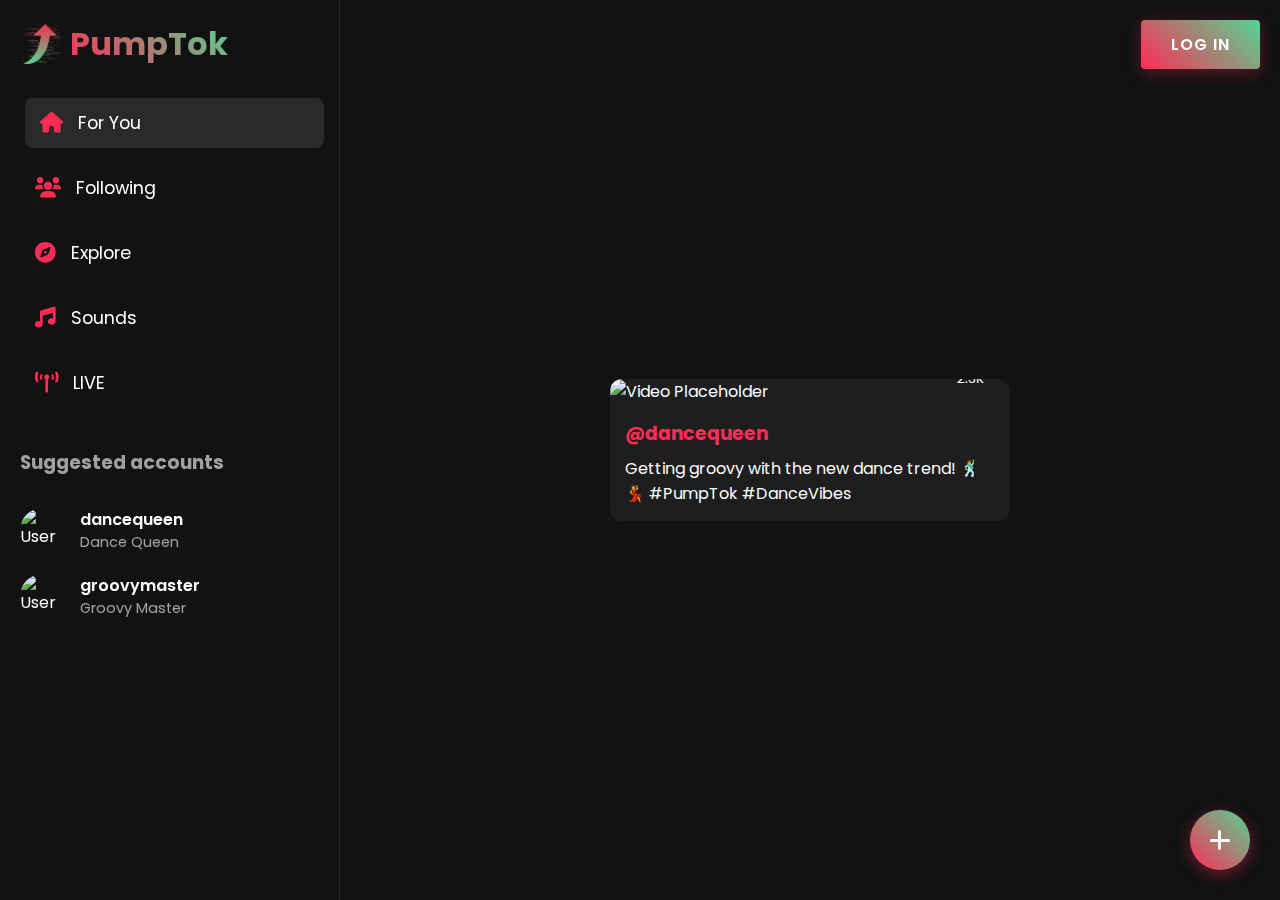
==== landing.html @ 758f7dce "e" ====
<!DOCTYPE html>
<html lang="en">
<head>
    <meta charset="UTF-8">
    <meta name="viewport" content="width=device-width, initial-scale=1.0">
    <title>PumpTok - Get Your Groove On!</title>
    <link rel="stylesheet" href="styles.css">
    <link rel="stylesheet" href="https://cdnjs.cloudflare.com/ajax/libs/font-awesome/6.0.0/css/all.min.css">
    <link href="https://fonts.googleapis.com/css2?family=Poppins:wght@400;500;600;700&display=swap" rel="stylesheet">
</head>
<body>
    <div class="container">
        <div class="top-nav">
            <div class="login-btn">
                <button class="sign-in">Log in</button>
            </div>
        </div>
        <aside class="sidebar">
            <div class="logo">
                <img src="logo.gif" alt="PumpTok Logo">
                <h1>PumpTok</h1>
            </div>            
            <nav>
                <a href="#" class="active"><i class="fas fa-home"></i> For You</a>
                <a href="#"><i class="fas fa-users"></i> Following</a>
                <a href="#"><i class="fas fa-compass"></i> Explore</a>
                <a href="#"><i class="fas fa-music"></i> Sounds</a>
                <a href="#"><i class="fas fa-broadcast-tower"></i> LIVE</a>
            </nav>
            <div class="suggested-accounts">
                <h3>Suggested accounts</h3>
                <div class="account">
                    <img src="https://picsum.photos/50" alt="User">
                    <div class="account-info">
                        <span class="username">dancequeen</span>
                        <span class="name">Dance Queen</span>
                    </div>
                </div>
                <div class="account">
                    <img src="https://picsum.photos/51" alt="User">
                    <div class="account-info">
                        <span class="username">groovymaster</span>
                        <span class="name">Groovy Master</span>
                    </div>
                </div>
            </div>
        </aside>
        
        <main class="content">
            <div class="post">
                <div class="post-container">
                    <div class="video-container">
                        <img src="https://picsum.photos/400/600" alt="Video Placeholder">
                        <div class="video-actions">
                            <button class="action-btn"><i class="fas fa-heart"></i><span>87.5K</span></button>
                            <button class="action-btn"><i class="fas fa-comment"></i><span>1.2K</span></button>
                            <button class="action-btn"><i class="fas fa-share"></i><span>2.3K</span></button>
                        </div>
                    </div>
                    <div class="post-info">
                        <h3>@dancequeen</h3>
                        <p>Getting groovy with the new dance trend! 🕺💃 #PumpTok #DanceVibes</p>
                    </div>
                </div>
            </div>
        </main>
        
        <div class="upload-btn">
            <i class="fas fa-plus"></i>
        </div>
    </div>
</body>
</html>
---- styles.css ----
:root {
    --primary-color: #fe2c55;
    --secondary-color: #52d593;
    --background-color: #121212;
    --text-color: #ffffff;
    --sidebar-width: 340px;
}

* {
    margin: 0;
    padding: 0;
    box-sizing: border-box;
    font-family: 'Poppins', sans-serif;
}

body {
    background-color: var(--background-color);
    color: var(--text-color);
}

.container {
    display: flex;
    height: 100vh;
}

/* Sidebar Styles */
.sidebar {
    width: var(--sidebar-width);
    height: 100vh;
    padding: 20px;
    border-right: 1px solid rgba(255, 255, 255, 0.1);
    position: fixed;
    background: rgba(18, 18, 18, 0.98);
    overflow-y: auto;
}

.logo h1 {
    background: linear-gradient(45deg, var(--primary-color), var(--secondary-color));
    -webkit-background-clip: text;
    -webkit-text-fill-color: transparent;
    font-size: 2.5rem;
    margin-bottom: 30px;
}

.sidebar nav {
    display: flex;
    flex-direction: column;
    gap: 15px;
    margin-bottom: 40px;
}

.sidebar nav a {
    color: var(--text-color);
    text-decoration: none;
    font-size: 1.1rem;
    padding: 12px 15px;
    border-radius: 8px;
    transition: all 0.3s ease;
    display: flex;
    align-items: center;
    gap: 15px;
}

.sidebar nav a:hover, .sidebar nav a.active {
    background: rgba(255, 255, 255, 0.1);
    transform: translateX(5px);
}

.sidebar nav a i {
    font-size: 1.3rem;
    color: var(--primary-color);
}

/* Suggested Accounts */
.suggested-accounts h3 {
    margin-bottom: 20px;
    color: rgba(255, 255, 255, 0.6);
}

.account {
    display: flex;
    align-items: center;
    gap: 15px;
    padding: 10px 0;
    cursor: pointer;
    transition: all 0.3s ease;
}

.account:hover {
    transform: translateX(5px);
}

.account img {
    width: 45px;
    height: 45px;
    border-radius: 50%;
    object-fit: cover;
}

.account-info {
    display: flex;
    flex-direction: column;
}

.username {
    font-weight: 600;
}

.name {
    font-size: 0.9rem;
    color: rgba(255, 255, 255, 0.6);
}

/* Main Content */
.content {
    margin-left: var(--sidebar-width);
    flex: 1;
    padding: 20px;
    display: flex;
    flex-direction: column;
    align-items: center;
    justify-content: center; /* Added this line */
    min-height: 100vh; /* Added this line */
}

.post {
    max-width: 400px;
    margin: 0 auto; /* Added this line */
    border-radius: 12px;
    overflow: hidden;
    background: rgba(255, 255, 255, 0.05);
}

.post-container {
    position: relative;
}

.video-container {
    position: relative;
}

.video-container img {
    width: 100%;
    height: auto;
    display: block;
}

.video-actions {
    position: absolute;
    right: 15px;
    bottom: 15px;
    display: flex;
    flex-direction: column;
    gap: 15px;
}

.action-btn {
    background: none;
    border: none;
    color: var(--text-color);
    cursor: pointer;
    display: flex;
    flex-direction: column;
    align-items: center;
    gap: 5px;
}

.action-btn i {
    font-size: 1.8rem;
    background: rgba(0, 0, 0, 0.5);
    padding: 10px;
    border-radius: 50%;
    transition: all 0.3s ease;
}

.action-btn:hover i {
    color: var(--primary-color);
    transform: scale(1.1);
}

.post-info {
    padding: 15px;
}

.post-info h3 {
    margin-bottom: 8px;
    color: var(--primary-color);
}

/* Upload Button */
.upload-btn {
    position: fixed;
    bottom: 30px;
    right: 30px;
    width: 60px;
    height: 60px;
    background: linear-gradient(45deg, var(--primary-color), var(--secondary-color));
    border-radius: 50%;
    display: flex;
    align-items: center;
    justify-content: center;
    cursor: pointer;
    transition: all 0.3s ease;
    box-shadow: 0 4px 15px rgba(254, 44, 85, 0.4);
}

.upload-btn i {
    font-size: 1.5rem;
    color: var(--text-color);
}

.upload-btn:hover {
    transform: scale(1.1) rotate(180deg);
}

/* Scrollbar Styling */
::-webkit-scrollbar {
    width: 8px;
}

::-webkit-scrollbar-track {
    background: rgba(255, 255, 255, 0.1);
}

::-webkit-scrollbar-thumb {
    background: var(--primary-color);
    border-radius: 4px;
}

/* Animations */
@keyframes fadeIn {
    from {
        opacity: 0;
        transform: translateY(20px);
    }
    to {
        opacity: 1;
        transform: translateY(0);
    }
}

.post {
    animation: fadeIn 0.5s ease forwards;
}

.top-nav {
    position: fixed;
    top: 0;
    right: 0;
    padding: 20px;
    z-index: 1000;
}

.login-btn .sign-in {
    background: linear-gradient(45deg, var(--primary-color), var(--secondary-color));
    color: white;
    border: none;
    padding: 12px 30px;
    border-radius: 4px;
    font-weight: 600;
    font-size: 1rem;
    cursor: pointer;
    transition: all 0.3s ease;
    text-transform: uppercase;
    letter-spacing: 1px;
    box-shadow: 0 4px 15px rgba(254, 44, 85, 0.3);
}

.login-btn .sign-in:hover {
    transform: translateY(-2px);
    box-shadow: 0 6px 20px rgba(254, 44, 85, 0.4);
}

.login-btn .sign-in:active {
    transform: translateY(0);
}

/* Mobile Responsiveness for Main App */
@media screen and (max-width: 768px) {
    :root {
        --sidebar-width: 70px;
    }

    .container {
        position: relative;
    }

    .sidebar {


        bottom: 0;
        width: 100%;
        height: 60px;
        position: fixed;
        z-index: 1000;
        border-top: 1px solid rgba(255, 255, 255, 0.1);
        padding: 0;
    }


    .logo {
        display: none;
    }

    .sidebar nav {
        flex-direction: row;
        justify-content: space-around;
        margin: 0;
        height: 100%;
    }

    .sidebar nav a {
        padding: 10px;
        font-size: 1.2rem;
    }


    .content {
        margin-left: 0;
        padding-bottom: 70px;
    }

    .suggested-accounts,
    .account-info {
        display: none;
    }






    .post {
        width: 100%;

        height: calc(100vh - 60px);
        margin: 0;
    }

    .video-container {

        height: 100%;
    }

    .video-container img {
        height: 100%;
        object-fit: cover;
    }

    .top-nav {
        right: 10px;
    }

}
.logo {
    display: flex;
    align-items: center;
    gap: 10px;
}

.logo img {
    width: 40px;
    height: 40px;
    object-fit: contain;
    transform: translateY(-15px); /* This will lift the logo up slightly */
}

.logo h1, .logo span {
    background: linear-gradient(45deg, var(--primary-color), var(--secondary-color));
    -webkit-background-clip: text;
    -webkit-text-fill-color: transparent;
    font-size: 2rem;
    font-weight: 700;
}

@media screen and (max-width: 768px) {
    .logo img {
        width: 30px;
        height: 30px;
    }
    
    .logo h1, .logo span {
        font-size: 1.5rem;
    }
}
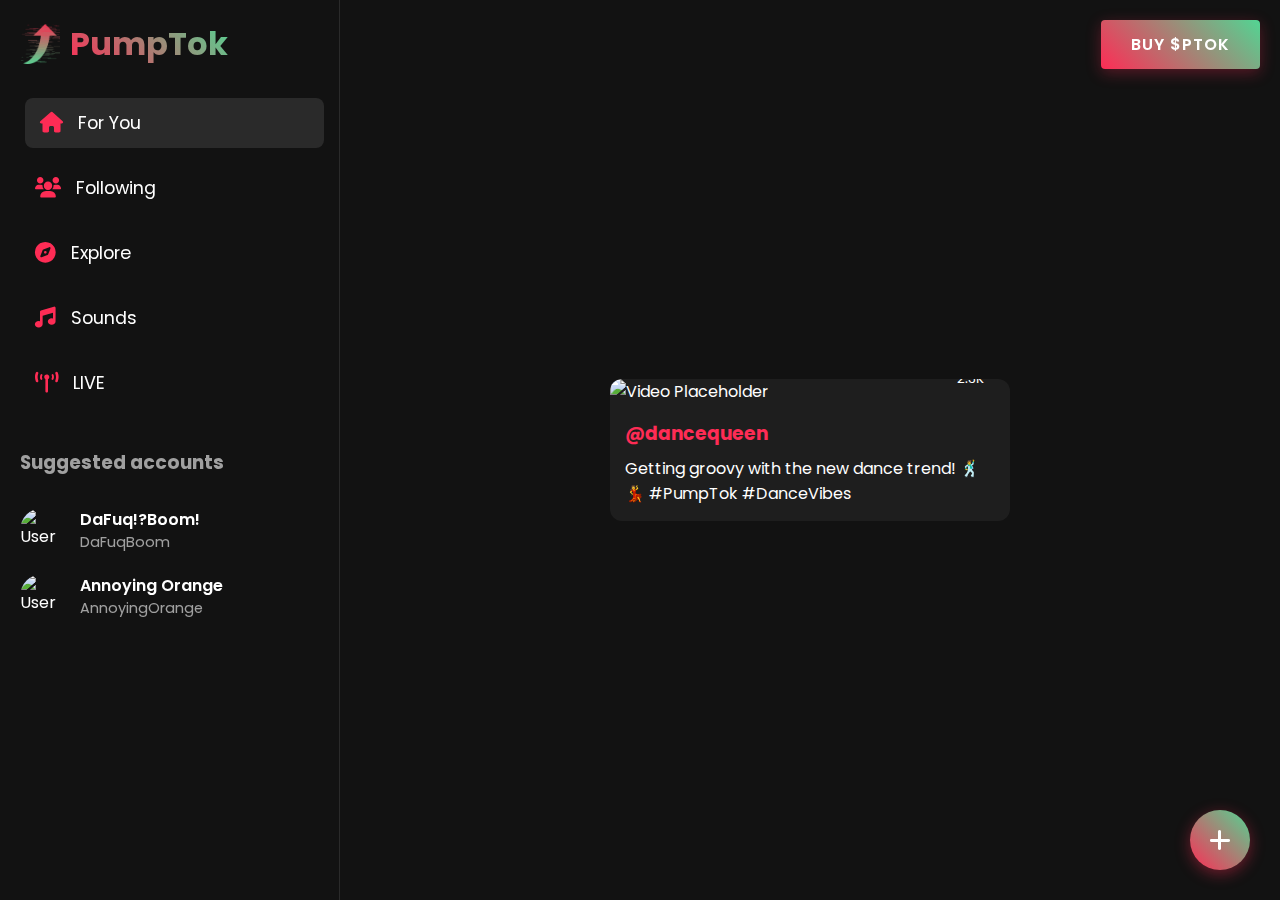
==== commit 791d5cd8: "Update landing.html" ====
--- a/landing.html
+++ b/landing.html
@@ -12,7 +12,7 @@
     <div class="container">
         <div class="top-nav">
             <div class="login-btn">
-                <button class="sign-in">Log in</button>
+                <button class="sign-in">Buy $PTOK</button>
             </div>
         </div>
         <aside class="sidebar">
@@ -30,17 +30,17 @@
             <div class="suggested-accounts">
                 <h3>Suggested accounts</h3>
                 <div class="account">
-                    <img src="https://picsum.photos/50" alt="User">
+                    <img src="https://yt3.googleusercontent.com/P2dEEGGTZdLx7313inVbiONF5Kz-Pqik9o6s255XtMWMoxikwsswwvf57o3xBq7NSGsXK9lDNQ=s160-c-k-c0x00ffffff-no-rj" alt="User">
                     <div class="account-info">
-                        <span class="username">dancequeen</span>
-                        <span class="name">Dance Queen</span>
+                        <span class="username">DaFuq!?Boom!</span>
+                        <span class="name">DaFuqBoom</span>
                     </div>
                 </div>
                 <div class="account">
-                    <img src="https://picsum.photos/51" alt="User">
+                    <img src="https://yt3.googleusercontent.com/JZaN8uqJrWIgOqby-OX994Q-ftVaWnkSdCySY8ox1Nold5zxKRvHx0NK4hX0if9gy_mgPNRN5w=s120-c-k-c0x00ffffff-no-rj" alt="User">
                     <div class="account-info">
-                        <span class="username">groovymaster</span>
-                        <span class="name">Groovy Master</span>
+                        <span class="username">Annoying Orange </span>
+                        <span class="name">AnnoyingOrange</span>
                     </div>
                 </div>
             </div>
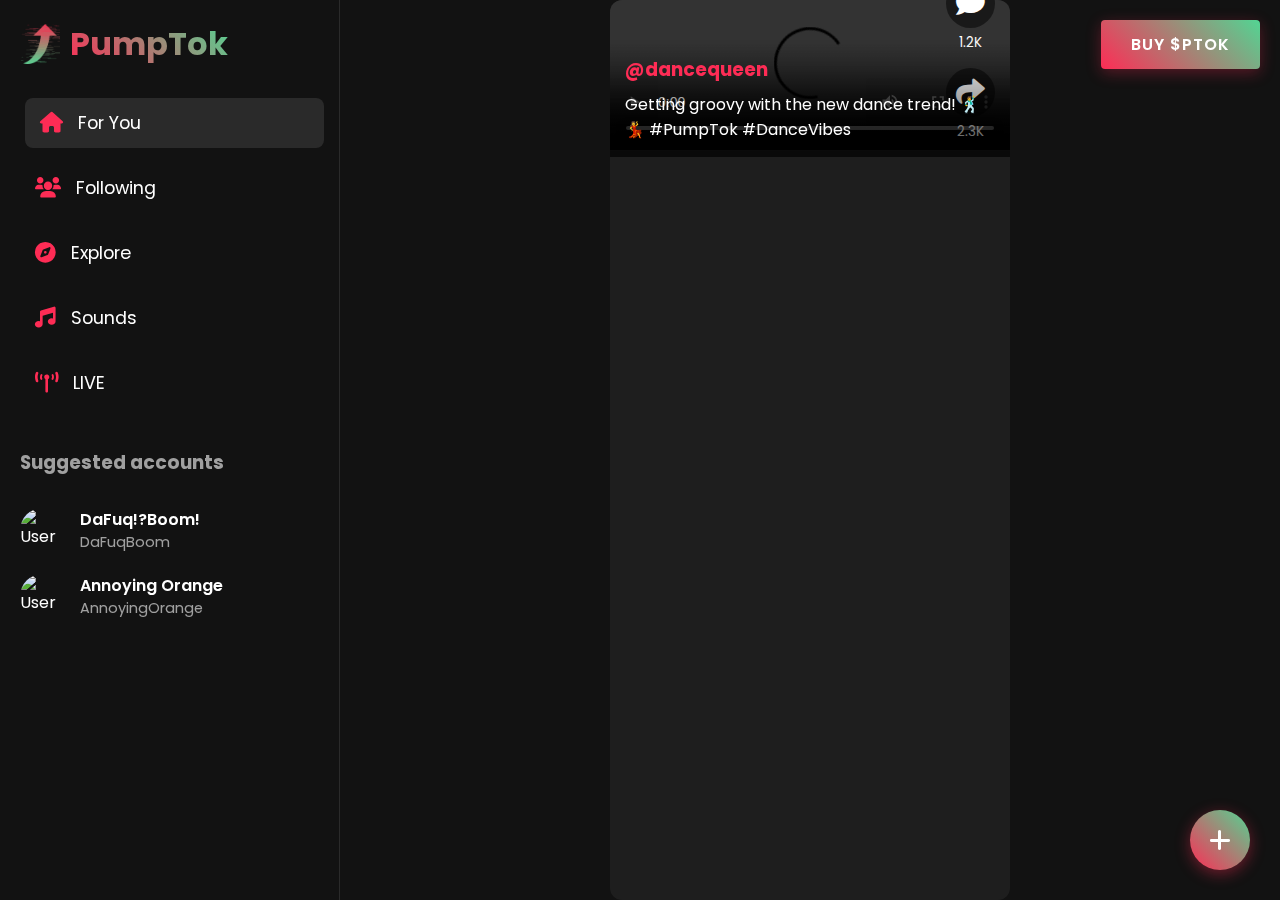
==== commit 8795f8f3: "e" ====
--- a/landing.html
+++ b/landing.html
@@ -45,29 +45,93 @@
                 </div>
             </div>
         </aside>
-        
-        <main class="content">
-            <div class="post">
-                <div class="post-container">
-                    <div class="video-container">
-                        <img src="https://picsum.photos/400/600" alt="Video Placeholder">
-                        <div class="video-actions">
-                            <button class="action-btn"><i class="fas fa-heart"></i><span>87.5K</span></button>
-                            <button class="action-btn"><i class="fas fa-comment"></i><span>1.2K</span></button>
-                            <button class="action-btn"><i class="fas fa-share"></i><span>2.3K</span></button>
-                        </div>
-                    </div>
-                    <div class="post-info">
-                        <h3>@dancequeen</h3>
-                        <p>Getting groovy with the new dance trend! 🕺💃 #PumpTok #DanceVibes</p>
-                    </div>
-                </div>
-            </div>
-        </main>
-        
-        <div class="upload-btn">
+                  <main class="content">
+                      <!-- First Video Post -->
+                      <div class="post">
+                          <div class="post-container">
+                              <div class="video-container">
+                                  <video width="100%" height="100%" controls loop>
+                                      <source src="1.mp4" type="video/mp4">
+                                      Your browser does not support the video tag.
+                                  </video>
+                                  <div class="video-actions">
+                                      <button class="action-btn"><i class="fas fa-heart"></i><span>87.5K</span></button>
+                                      <button class="action-btn"><i class="fas fa-comment"></i><span>1.2K</span></button>
+                                      <button class="action-btn"><i class="fas fa-share"></i><span>2.3K</span></button>
+                                  </div>
+                              </div>
+                              <div class="post-info">
+                                  <h3>@dancequeen</h3>
+                                  <p>Getting groovy with the new dance trend! 🕺💃 #PumpTok #DanceVibes</p>
+                              </div>
+                          </div>
+                      </div>
+
+                      <!-- Second Video Post -->
+                      <div class="post">
+                          <div class="post-container">
+                              <div class="video-container">
+                                  <video width="100%" height="100%" controls loop>
+                                      <source src="2.mp4" type="video/mp4">
+                                      Your browser does not support the video tag.
+                                  </video>
+                                  <div class="video-actions">
+                                      <button class="action-btn"><i class="fas fa-heart"></i><span>45.2K</span></button>
+                                      <button class="action-btn"><i class="fas fa-comment"></i><span>892</span></button>
+                                      <button class="action-btn"><i class="fas fa-share"></i><span>1.5K</span></button>
+                                  </div>
+                              </div>
+                              <div class="post-info">
+                                  <h3>@pumptokstar</h3>
+                                  <p>Check out these moves! 🔥 #DanceChallenge #PumpTok</p>
+                              </div>
+                          </div>
+                      </div>
+
+                      <!-- Third Video Post -->
+                      <div class="post">
+                          <div class="post-container">
+                              <div class="video-container">
+                                  <video width="100%" height="100%" controls loop>
+                                      <source src="3.mp4" type="video/mp4">
+                                      Your browser does not support the video tag.
+                                  </video>
+                                  <div class="video-actions">
+                                      <button class="action-btn"><i class="fas fa-heart"></i><span>92.1K</span></button>
+                                      <button class="action-btn"><i class="fas fa-comment"></i><span>2.3K</span></button>
+                                      <button class="action-btn"><i class="fas fa-share"></i><span>3.1K</span></button>
+                                  </div>
+                              </div>
+                              <div class="post-info">
+                                  <h3>@dancemaster</h3>
+                                  <p>New routine just dropped! 💪 #PumpTokDance #Viral</p>
+                              </div>
+                          </div>
+                      </div>
+                  </main>
+                <div class="upload-btn">
             <i class="fas fa-plus"></i>
         </div>
     </div>
 </body>
 </html>
+
+<script>
+    const videos = document.querySelectorAll('video');
+    
+    // Create an Intersection Observer
+    const observer = new IntersectionObserver((entries) => {
+        entries.forEach(entry => {
+            if (entry.isIntersecting) {
+                entry.target.play();
+            } else {
+                entry.target.pause();
+            }
+        });
+    }, { threshold: 0.5 });
+
+    // Observe all videos
+    videos.forEach(video => {
+        observer.observe(video);
+    });
+</script>
--- a/styles.css
+++ b/styles.css
@@ -119,16 +119,19 @@
     display: flex;
     flex-direction: column;
     align-items: center;
-    justify-content: center; /* Added this line */
-    min-height: 100vh; /* Added this line */
+    overflow-y: scroll;
+    scroll-snap-type: y mandatory;
+    height: 100vh;
 }
 
 .post {
     max-width: 400px;
-    margin: 0 auto; /* Added this line */
+    height: 600px;
+    margin-bottom: 20px;
     border-radius: 12px;
     overflow: hidden;
     background: rgba(255, 255, 255, 0.05);
+    scroll-snap-align: center;
 }
 
 .post-container {
@@ -136,13 +139,15 @@
 }
 
 .video-container {
+    width: 100%;
+    height: 500px;
     position: relative;
 }
 
-.video-container img {
+.video-container video {
     width: 100%;
-    height: auto;
-    display: block;
+    height: 100%;
+    object-fit: cover;
 }
 
 .video-actions {
@@ -151,6 +156,11 @@
     bottom: 15px;
     display: flex;
     flex-direction: column;
+
+.post-info {
+    height: 100px;
+    padding: 15px;
+}
     gap: 15px;
 }
 
@@ -286,8 +296,6 @@
     }
 
     .sidebar {
-
-
         bottom: 0;
         width: 100%;
         height: 60px;
@@ -297,7 +305,6 @@
         padding: 0;
     }
 
-
     .logo {
         display: none;
     }
@@ -314,44 +321,68 @@
         font-size: 1.2rem;
     }
 
-
-    .content {
-        margin-left: 0;
-        padding-bottom: 70px;
-    }
-
     .suggested-accounts,
     .account-info {
         display: none;
     }
 
-
-
-
-
-
+    .top-nav {
+        right: 10px;
+    }
+}
+  .content {
+      margin-left: var(--sidebar-width);
+      flex: 1;
+      height: 100vh;
+      display: flex;
+      flex-direction: column;
+      align-items: center;
+      overflow-y: scroll;
+      scroll-snap-type: y mandatory;
+  }
+
+  .post {
+      width: 400px;
+      height: 100vh;
+      flex-shrink: 0;
+      scroll-snap-align: start;
+      scroll-snap-stop: always;
+      position: relative;
+      border-radius: 12px;
+      background: rgba(255, 255, 255, 0.05);
+  }
+
+  .video-container {
+      width: 100%;
+      height: 100%;
+      position: relative;
+  }
+
+  .video-container video {
+      width: 100%;
+      height: 100%;
+      object-fit: cover;
+  }
+
+  .post-info {
+      position: absolute;
+      bottom: 0;
+      width: 100%;
+      padding: 15px;
+      background: linear-gradient(transparent, rgba(0, 0, 0, 0.7));
+  }
+@media screen and (max-width: 768px) {
     .post {
         width: 100%;
-
         height: calc(100vh - 60px);
-        margin: 0;
-    }
-
-    .video-container {
-
-        height: 100%;
-    }
-
-    .video-container img {
-        height: 100%;
-        object-fit: cover;
-    }
-
-    .top-nav {
-        right: 10px;
-    }
-
-}
+    }
+    
+    .content {
+        padding: 0;
+        margin-left: 0;
+    }
+}
+
 .logo {
     display: flex;
     align-items: center;
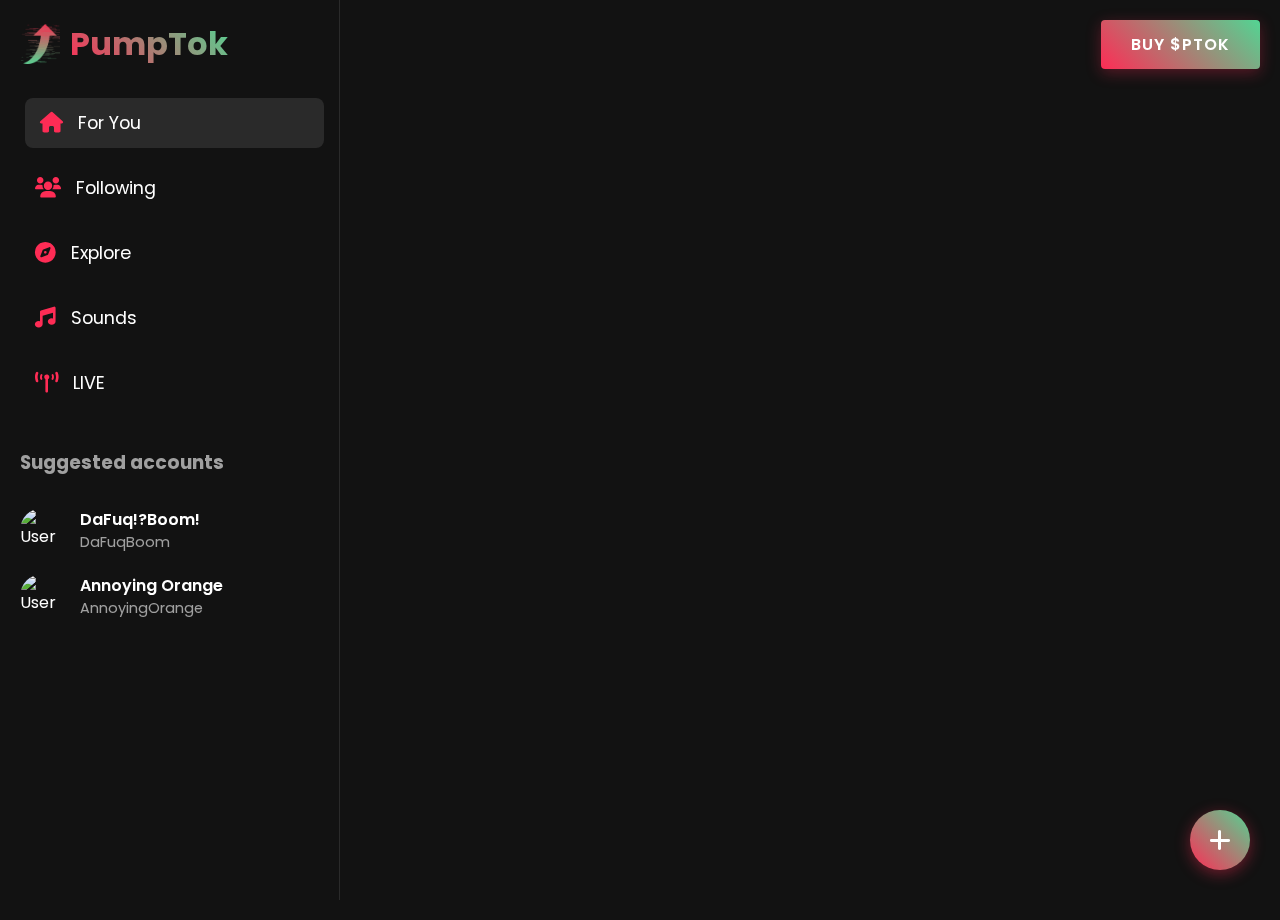
==== commit 7f855f65: "e" ====
--- a/landing.html
+++ b/landing.html
@@ -45,93 +45,105 @@
                 </div>
             </div>
         </aside>
-                  <main class="content">
-                      <!-- First Video Post -->
-                      <div class="post">
-                          <div class="post-container">
-                              <div class="video-container">
-                                  <video width="100%" height="100%" controls loop>
-                                      <source src="1.mp4" type="video/mp4">
-                                      Your browser does not support the video tag.
-                                  </video>
-                                  <div class="video-actions">
-                                      <button class="action-btn"><i class="fas fa-heart"></i><span>87.5K</span></button>
-                                      <button class="action-btn"><i class="fas fa-comment"></i><span>1.2K</span></button>
-                                      <button class="action-btn"><i class="fas fa-share"></i><span>2.3K</span></button>
-                                  </div>
-                              </div>
-                              <div class="post-info">
-                                  <h3>@dancequeen</h3>
-                                  <p>Getting groovy with the new dance trend! 🕺💃 #PumpTok #DanceVibes</p>
-                              </div>
-                          </div>
-                      </div>
-
-                      <!-- Second Video Post -->
-                      <div class="post">
-                          <div class="post-container">
-                              <div class="video-container">
-                                  <video width="100%" height="100%" controls loop>
-                                      <source src="2.mp4" type="video/mp4">
-                                      Your browser does not support the video tag.
-                                  </video>
-                                  <div class="video-actions">
-                                      <button class="action-btn"><i class="fas fa-heart"></i><span>45.2K</span></button>
-                                      <button class="action-btn"><i class="fas fa-comment"></i><span>892</span></button>
-                                      <button class="action-btn"><i class="fas fa-share"></i><span>1.5K</span></button>
-                                  </div>
-                              </div>
-                              <div class="post-info">
-                                  <h3>@pumptokstar</h3>
-                                  <p>Check out these moves! 🔥 #DanceChallenge #PumpTok</p>
-                              </div>
-                          </div>
-                      </div>
-
-                      <!-- Third Video Post -->
-                      <div class="post">
-                          <div class="post-container">
-                              <div class="video-container">
-                                  <video width="100%" height="100%" controls loop>
-                                      <source src="3.mp4" type="video/mp4">
-                                      Your browser does not support the video tag.
-                                  </video>
-                                  <div class="video-actions">
-                                      <button class="action-btn"><i class="fas fa-heart"></i><span>92.1K</span></button>
-                                      <button class="action-btn"><i class="fas fa-comment"></i><span>2.3K</span></button>
-                                      <button class="action-btn"><i class="fas fa-share"></i><span>3.1K</span></button>
-                                  </div>
-                              </div>
-                              <div class="post-info">
-                                  <h3>@dancemaster</h3>
-                                  <p>New routine just dropped! 💪 #PumpTokDance #Viral</p>
-                              </div>
-                          </div>
-                      </div>
-                  </main>
-                <div class="upload-btn">
+        <main class="content">
+            <div class="post">
+                <div class="video-container">
+                    <video loop>
+                        <source src="1.mp4" type="video/mp4">
+                        Your browser does not support the video tag.
+                    </video>
+                    <div class="video-actions">
+                        <button class="action-btn"><i class="fas fa-heart"></i><span>87.5K</span></button>
+                        <button class="action-btn"><i class="fas fa-comment"></i><span>1.2K</span></button>
+                        <button class="action-btn"><i class="fas fa-share"></i><span>2.3K</span></button>
+                    </div>
+                    <div class="post-info">
+                        <h3>@dancequeen</h3>
+                        <p>Getting groovy with the new dance trend! 🕺💃 #PumpTok #DanceVibes</p>
+                    </div>
+                </div>
+            </div>
+            <!-- Additional posts can be added here -->
+        </main>
+        <div class="upload-btn">
             <i class="fas fa-plus"></i>
         </div>
     </div>
+    <script>
+        const videoSources = ['1.mp4', '2.mp4', '3.mp4'];
+        const postData = [
+            { username: '@dancequeen', text: 'Getting groovy with the new dance trend! 🕺💃 #PumpTok #DanceVibes', likes: '87.5K', comments: '1.2K', shares: '2.3K' },
+            { username: '@pumptokstar', text: 'Check out these moves! 🔥 #DanceChallenge #PumpTok', likes: '45.2K', comments: '892', shares: '1.5K' },
+            { username: '@dancemaster', text: 'New routine just dropped! 💪 #PumpTokDance #Viral', likes: '92.1K', comments: '2.3K', shares: '3.1K' }
+        ];
+        
+        let currentIndex = 0;
+        let isTransitioning = false;
+        
+        const mainContainer = document.querySelector('.content');
+        
+        function updatePost(index) {
+            // First fade out
+            mainContainer.style.opacity = '0';
+            mainContainer.style.transform = 'translateY(20px)';
+            
+            setTimeout(() => {
+                // Update the entire post content
+                mainContainer.innerHTML = `
+                    <div class="post">
+                        <div class="video-container">
+                            <video width="100%" height="100%" loop>
+                                <source src="${videoSources[index]}" type="video/mp4">
+                            </video>
+                            <div class="video-actions">
+                                <button class="action-btn"><i class="fas fa-heart"></i><span>${postData[index].likes}</span></button>
+                                <button class="action-btn"><i class="fas fa-comment"></i><span>${postData[index].comments}</span></button>
+                                <button class="action-btn"><i class="fas fa-share"></i><span>${postData[index].shares}</span></button>
+                            </div>
+                            <div class="post-info">
+                                <h3>${postData[index].username}</h3>
+                                <p>${postData[index].text}</p>
+                            </div>
+                        </div>
+                    </div>
+                `;
+                
+                // Setup new video
+                const video = mainContainer.querySelector('video');
+                video.removeAttribute('controls');
+                video.style.objectFit = 'contain';
+                
+                // Smooth fade in
+                setTimeout(() => {
+                    mainContainer.style.opacity = '1';
+                    mainContainer.style.transform = 'translateY(0)';
+                    video.play();
+                }, 300);
+                
+            }, 600);
+        }
+        
+        // Smoother scroll handling
+        window.addEventListener('wheel', (e) => {
+            if (isTransitioning) return;
+            
+            isTransitioning = true;
+            if (e.deltaY > 0 && currentIndex < videoSources.length - 1) {
+                currentIndex++;
+                updatePost(currentIndex);
+            } else if (e.deltaY < 0 && currentIndex > 0) {
+                currentIndex--;
+                updatePost(currentIndex);
+            }
+            
+            setTimeout(() => {
+                isTransitioning = false;
+            }, 1200); // Longer cooldown between transitions
+        });
+        
+        // Initial setup
+        mainContainer.style.transition = 'all 0.6s ease';
+        updatePost(0);
+    </script>
 </body>
 </html>
-
-<script>
-    const videos = document.querySelectorAll('video');
-    
-    // Create an Intersection Observer
-    const observer = new IntersectionObserver((entries) => {
-        entries.forEach(entry => {
-            if (entry.isIntersecting) {
-                entry.target.play();
-            } else {
-                entry.target.pause();
-            }
-        });
-    }, { threshold: 0.5 });
-
-    // Observe all videos
-    videos.forEach(video => {
-        observer.observe(video);
-    });
-</script>
--- a/styles.css
+++ b/styles.css
@@ -16,6 +16,7 @@
 body {
     background-color: var(--background-color);
     color: var(--text-color);
+    overflow: hidden;
 }
 
 .container {
@@ -37,6 +38,7 @@
 .logo h1 {
     background: linear-gradient(45deg, var(--primary-color), var(--secondary-color));
     -webkit-background-clip: text;
+    background-clip: text;
     -webkit-text-fill-color: transparent;
     font-size: 2.5rem;
     margin-bottom: 30px;
@@ -115,33 +117,33 @@
 .content {
     margin-left: var(--sidebar-width);
     flex: 1;
-    padding: 20px;
+    height: 100vh;
     display: flex;
     flex-direction: column;
     align-items: center;
     overflow-y: scroll;
     scroll-snap-type: y mandatory;
+}
+
+.post {
+    width: 400px;
     height: 100vh;
-}
-
-.post {
-    max-width: 400px;
-    height: 600px;
-    margin-bottom: 20px;
+    flex-shrink: 0;
+    scroll-snap-align: start;
+    scroll-snap-stop: always;
+    position: relative;
+    display: flex;
+    align-items: center;
+    justify-content: center;
+}
+
+.video-container {
+    width: 100%;
+    height: 85%;
+    position: relative;
+    background: #000;
     border-radius: 12px;
     overflow: hidden;
-    background: rgba(255, 255, 255, 0.05);
-    scroll-snap-align: center;
-}
-
-.post-container {
-    position: relative;
-}
-
-.video-container {
-    width: 100%;
-    height: 500px;
-    position: relative;
 }
 
 .video-container video {
@@ -153,43 +155,42 @@
 .video-actions {
     position: absolute;
     right: 15px;
-    bottom: 15px;
-    display: flex;
-    flex-direction: column;
-
-.post-info {
-    height: 100px;
-    padding: 15px;
-}
+    bottom: 80px;
+    display: flex;
+    flex-direction: column;
     gap: 15px;
+    z-index: 2;
 }
 
 .action-btn {
+    display: flex;
+    flex-direction: column;
+    align-items: center;
+    gap: 5px;
+    color: white;
     background: none;
     border: none;
-    color: var(--text-color);
     cursor: pointer;
-    display: flex;
-    flex-direction: column;
-    align-items: center;
-    gap: 5px;
 }
 
 .action-btn i {
-    font-size: 1.8rem;
+    font-size: 24px;
     background: rgba(0, 0, 0, 0.5);
     padding: 10px;
     border-radius: 50%;
-    transition: all 0.3s ease;
-}
-
-.action-btn:hover i {
-    color: var(--primary-color);
-    transform: scale(1.1);
+}
+
+.action-btn span {
+    font-size: 14px;
 }
 
 .post-info {
+    position: absolute;
+    bottom: 20px;
+    left: 0;
+    width: 100%;
     padding: 15px;
+    z-index: 2;
 }
 
 .post-info h3 {
@@ -330,58 +331,6 @@
         right: 10px;
     }
 }
-  .content {
-      margin-left: var(--sidebar-width);
-      flex: 1;
-      height: 100vh;
-      display: flex;
-      flex-direction: column;
-      align-items: center;
-      overflow-y: scroll;
-      scroll-snap-type: y mandatory;
-  }
-
-  .post {
-      width: 400px;
-      height: 100vh;
-      flex-shrink: 0;
-      scroll-snap-align: start;
-      scroll-snap-stop: always;
-      position: relative;
-      border-radius: 12px;
-      background: rgba(255, 255, 255, 0.05);
-  }
-
-  .video-container {
-      width: 100%;
-      height: 100%;
-      position: relative;
-  }
-
-  .video-container video {
-      width: 100%;
-      height: 100%;
-      object-fit: cover;
-  }
-
-  .post-info {
-      position: absolute;
-      bottom: 0;
-      width: 100%;
-      padding: 15px;
-      background: linear-gradient(transparent, rgba(0, 0, 0, 0.7));
-  }
-@media screen and (max-width: 768px) {
-    .post {
-        width: 100%;
-        height: calc(100vh - 60px);
-    }
-    
-    .content {
-        padding: 0;
-        margin-left: 0;
-    }
-}
 
 .logo {
     display: flex;
@@ -399,6 +348,7 @@
 .logo h1, .logo span {
     background: linear-gradient(45deg, var(--primary-color), var(--secondary-color));
     -webkit-background-clip: text;
+    background-clip: text;
     -webkit-text-fill-color: transparent;
     font-size: 2rem;
     font-weight: 700;
@@ -409,8 +359,8 @@
         width: 30px;
         height: 30px;
     }
-    
+   
     .logo h1, .logo span {
         font-size: 1.5rem;
     }
-}
+}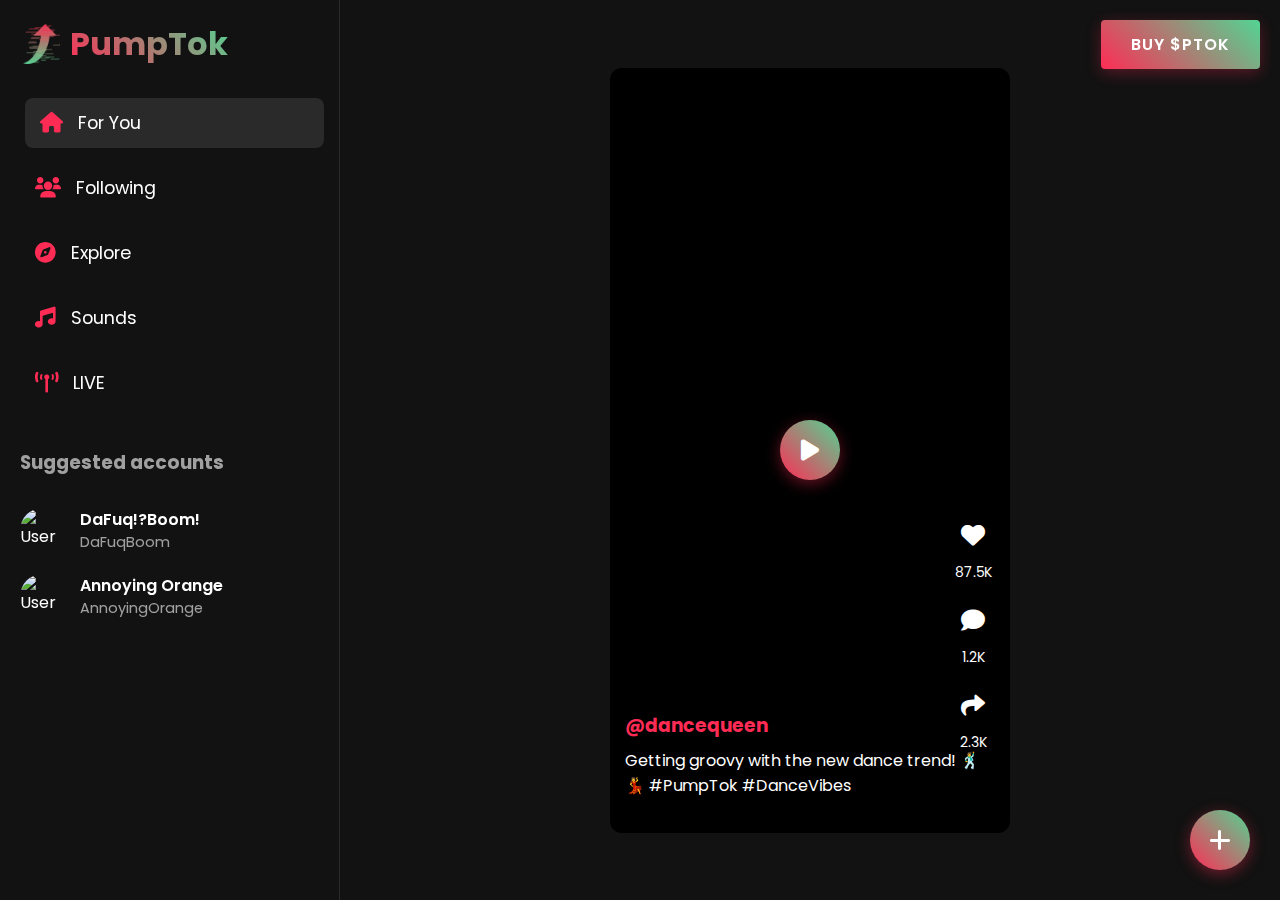
==== commit 346274a7: "e" ====
--- a/landing.html
+++ b/landing.html
@@ -48,10 +48,13 @@
         <main class="content">
             <div class="post">
                 <div class="video-container">
-                    <video loop>
+                    <video width="100%" height="100%" loop>
                         <source src="1.mp4" type="video/mp4">
                         Your browser does not support the video tag.
                     </video>
+                    <button class="play-pause-btn" onclick="togglePlay(this)">
+                        <i class="fas fa-pause"></i>
+                    </button>
                     <div class="video-actions">
                         <button class="action-btn"><i class="fas fa-heart"></i><span>87.5K</span></button>
                         <button class="action-btn"><i class="fas fa-comment"></i><span>1.2K</span></button>
@@ -83,37 +86,48 @@
         const mainContainer = document.querySelector('.content');
         
         function updatePost(index) {
-            // First fade out
             mainContainer.style.opacity = '0';
             mainContainer.style.transform = 'translateY(20px)';
-            
-            setTimeout(() => {
-                // Update the entire post content
-                mainContainer.innerHTML = `
-                    <div class="post">
-                        <div class="video-container">
-                            <video width="100%" height="100%" loop>
-                                <source src="${videoSources[index]}" type="video/mp4">
-                            </video>
-                            <div class="video-actions">
-                                <button class="action-btn"><i class="fas fa-heart"></i><span>${postData[index].likes}</span></button>
-                                <button class="action-btn"><i class="fas fa-comment"></i><span>${postData[index].comments}</span></button>
-                                <button class="action-btn"><i class="fas fa-share"></i><span>${postData[index].shares}</span></button>
-                            </div>
-                            <div class="post-info">
-                                <h3>${postData[index].username}</h3>
-                                <p>${postData[index].text}</p>
-                            </div>
-                        </div>
-                    </div>
-                `;
+                          setTimeout(() => {
+                              mainContainer.innerHTML = `
+                  <div class="post">
+                      <div class="video-container">
+                          <video width="100%" height="100%" loop>
+                              <source src="${videoSources[index]}" type="video/mp4">
+                          </video>
+                          ${index === 0 ? `
+                          <button class="play-pause-btn" onclick="togglePlay(this)">
+                              <i class="fas fa-play"></i>
+                          </button>
+                          ` : ''}
+                          <div class="video-actions">
+                              <button class="action-btn"><i class="fas fa-heart"></i><span>${postData[index].likes}</span></button>
+                              <button class="action-btn"><i class="fas fa-comment"></i><span>${postData[index].comments}</span></button>
+                              <button class="action-btn"><i class="fas fa-share"></i><span>${postData[index].shares}</span></button>
+                          </div>
+                          <div class="post-info">
+                              <h3>${postData[index].username}</h3>
+                              <p>${postData[index].text}</p>
+                          </div>
+                      </div>
+                  </div>
+              `;
                 
-                // Setup new video
                 const video = mainContainer.querySelector('video');
                 video.removeAttribute('controls');
                 video.style.objectFit = 'contain';
                 
-                // Smooth fade in
+                // Add click handler for play/pause
+                const videoContainer = mainContainer.querySelector('.video-container');
+                videoContainer.addEventListener('click', () => {
+                    const video = videoContainer.querySelector('video');
+                    const playPauseBtn = videoContainer.querySelector('.play-pause-btn');
+                    if (playPauseBtn) {
+                        playPauseBtn.style.display = 'none';
+                    }
+                    video.play();
+                });
+                
                 setTimeout(() => {
                     mainContainer.style.opacity = '1';
                     mainContainer.style.transform = 'translateY(0)';
@@ -121,8 +135,7 @@
                 }, 300);
                 
             }, 600);
-        }
-        
+        }        
         // Smoother scroll handling
         window.addEventListener('wheel', (e) => {
             if (isTransitioning) return;
@@ -140,10 +153,31 @@
                 isTransitioning = false;
             }, 1200); // Longer cooldown between transitions
         });
+                      // Initial setup
+                      mainContainer.style.transition = 'all 0.6s ease';
+                      updatePost(0);
+
+                      setTimeout(() => {
+                          mainContainer.style.opacity = '1';
+                          mainContainer.style.transform = 'translateY(0)';
+                          video.play();
+                          const playPauseBtn = mainContainer.querySelector('.play-pause-btn');
+                          playPauseBtn.style.display = 'none'; // Hide button when video starts playing
+                      }, 300);
+    </script>
+<script>
+    function togglePlay(button) {
+        const video = button.previousElementSibling;
         
-        // Initial setup
-        mainContainer.style.transition = 'all 0.6s ease';
-        updatePost(0);
-    </script>
+        if (video.paused) {
+            video.play();
+            button.style.display = 'none';
+        } else {
+            video.pause();
+            button.style.display = 'flex';
+        }
+    }
+</script>
+
 </body>
 </html>
--- a/styles.css
+++ b/styles.css
@@ -363,4 +363,33 @@
     .logo h1, .logo span {
         font-size: 1.5rem;
     }
+}
+
+/* Add this to your existing CSS */
+.play-pause-btn {
+    position: absolute;
+    top: 50%;
+    left: 50%;
+    transform: translate(-50%, -50%);
+    background: linear-gradient(45deg, var(--primary-color), var(--secondary-color));
+    border: none;
+    width: 60px;
+    height: 60px;
+    border-radius: 50%;
+    color: white;
+    cursor: pointer;
+    display: flex;
+    justify-content: center;
+    align-items: center;
+    transition: all 0.3s ease;
+    box-shadow: 0 4px 15px rgba(254, 44, 85, 0.4);
+    z-index: 3;
+}
+
+.play-pause-btn i {
+    font-size: 24px;
+}
+
+.play-pause-btn:hover {
+    transform: translate(-50%, -50%) scale(1.1);
 }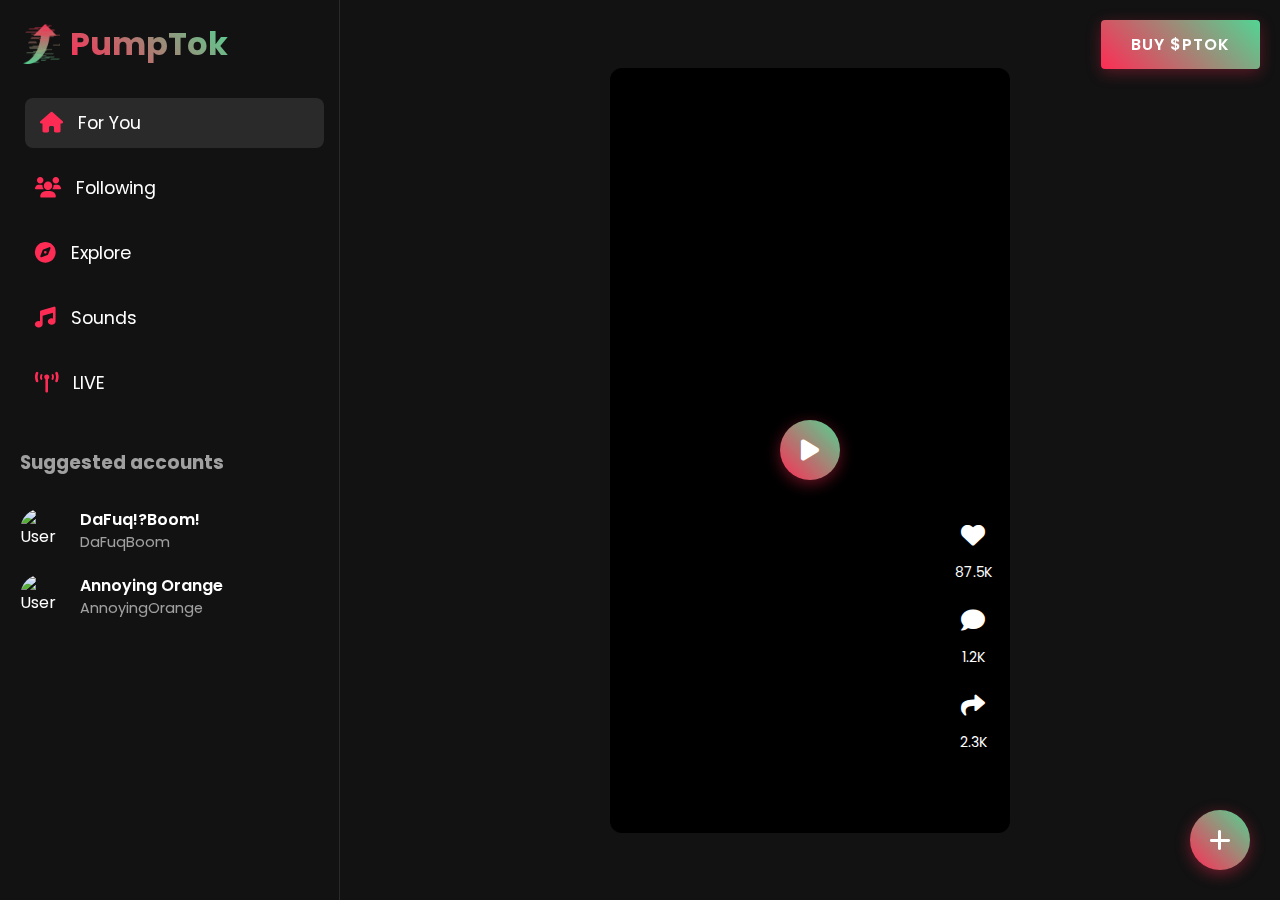
==== commit 9ec1904d: "Update landing.html" ====
--- a/landing.html
+++ b/landing.html
@@ -61,8 +61,8 @@
                         <button class="action-btn"><i class="fas fa-share"></i><span>2.3K</span></button>
                     </div>
                     <div class="post-info">
-                        <h3>@dancequeen</h3>
-                        <p>Getting groovy with the new dance trend! 🕺💃 #PumpTok #DanceVibes</p>
+                        <h3></h3>
+                        <p></p>
                     </div>
                 </div>
             </div>
@@ -75,9 +75,9 @@
     <script>
         const videoSources = ['1.mp4', '2.mp4', '3.mp4'];
         const postData = [
-            { username: '@dancequeen', text: 'Getting groovy with the new dance trend! 🕺💃 #PumpTok #DanceVibes', likes: '87.5K', comments: '1.2K', shares: '2.3K' },
-            { username: '@pumptokstar', text: 'Check out these moves! 🔥 #DanceChallenge #PumpTok', likes: '45.2K', comments: '892', shares: '1.5K' },
-            { username: '@dancemaster', text: 'New routine just dropped! 💪 #PumpTokDance #Viral', likes: '92.1K', comments: '2.3K', shares: '3.1K' }
+            { username: '', text: '', likes: '87.5K', comments: '1.2K', shares: '2.3K' },
+            { username: '', text: '', likes: '45.2K', comments: '892', shares: '1.5K' },
+            { username: '', text: '', likes: '92.1K', comments: '2.3K', shares: '3.1K' }
         ];
         
         let currentIndex = 0;
